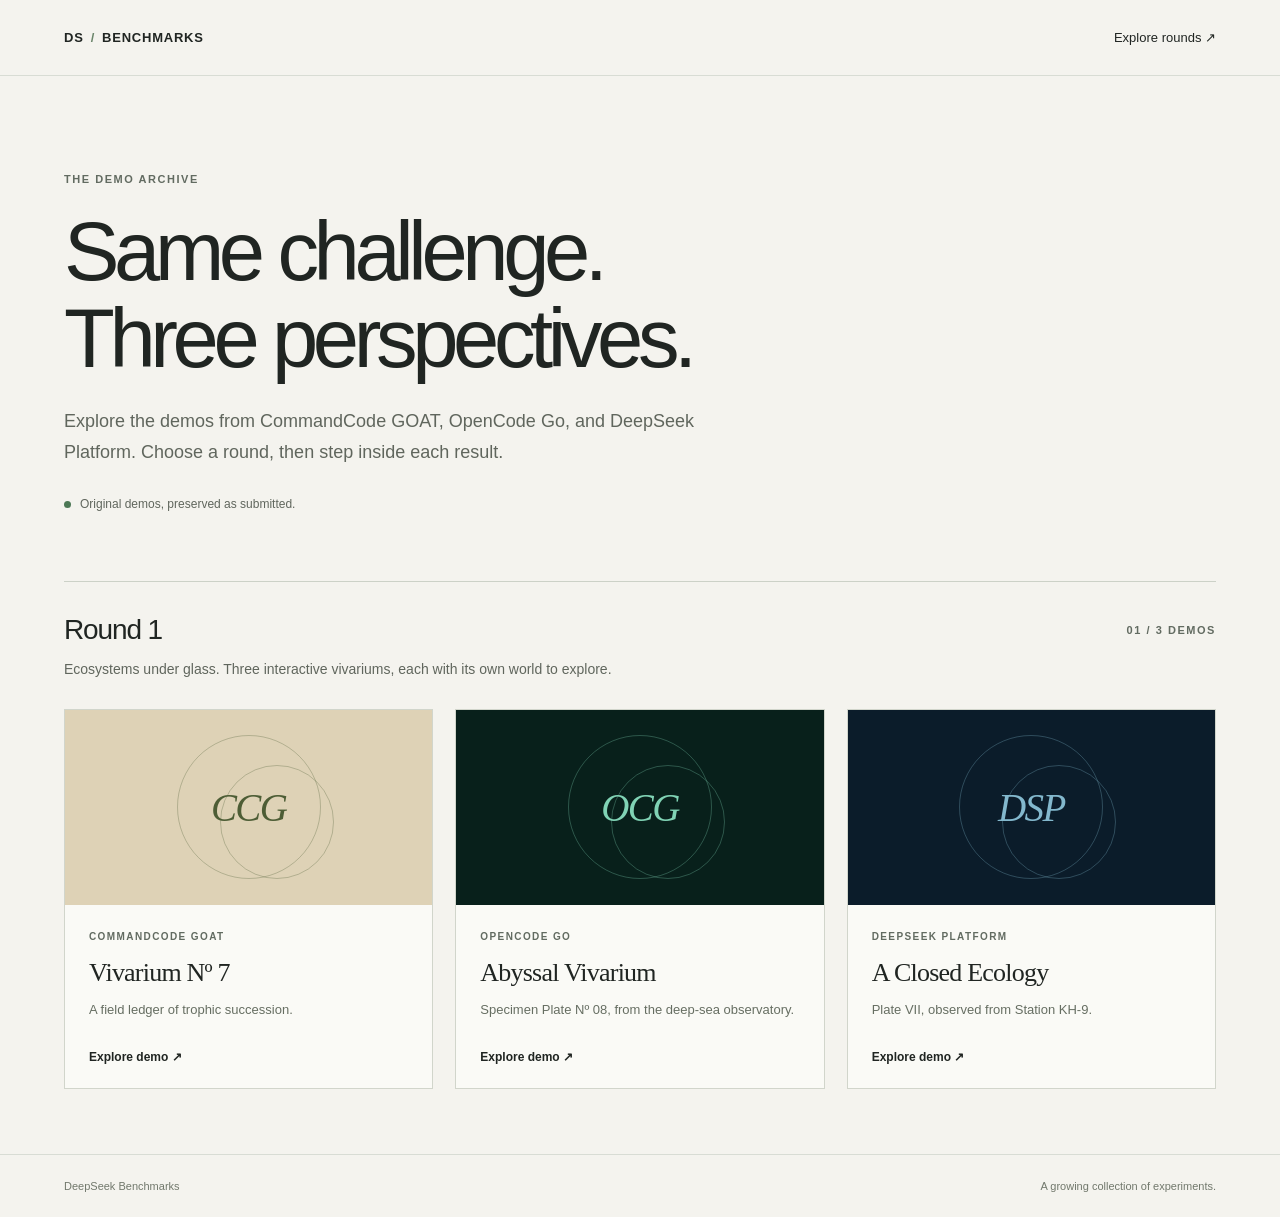
==== index.html @ 0fced6c8 "Add Round 1 demo archive with GitHub Pages navigation" ====
<!doctype html>
<html lang="en">
<head>
  <meta charset="utf-8">
  <meta name="viewport" content="width=device-width, initial-scale=1">
  <meta name="description" content="Explore DeepSeek benchmark demos across platforms and rounds.">
  <title>DeepSeek Benchmarks — Demo archive</title>
  <link rel="stylesheet" href="assets/site.css">
  <script src="assets/catalog.js" defer></script>
  <script src="assets/home.js" defer></script>
</head>
<body>
  <header class="masthead"><a class="wordmark" href="./">DS<span>/</span>BENCHMARKS</a><a href="#rounds">Explore rounds ↗</a></header>
  <main class="archive">
    <section class="intro"><p class="eyebrow">The demo archive</p><h1>Same challenge.<br>Three perspectives.</h1><p class="lede">Explore the demos from CommandCode GOAT, OpenCode Go, and DeepSeek Platform. Choose a round, then step inside each result.</p><div class="archive-note"><span class="status-dot"></span>Original demos, preserved as submitted.</div></section>
    <div id="rounds" class="rounds" aria-label="Benchmark rounds"></div>
    <noscript><section class="round"><h2>Round 1</h2><p>Open a demo directly:</p><ul><li><a href="rounds/round-1/ccg/">CommandCode GOAT</a></li><li><a href="rounds/round-1/ocg/">OpenCode Go</a></li><li><a href="rounds/round-1/dsp/">DeepSeek Platform</a></li></ul></section></noscript>
  </main>
  <footer class="footer"><span>DeepSeek Benchmarks</span><span>A growing collection of experiments.</span></footer>
</body>
</html>
---- assets/site.css ----
*{box-sizing:border-box}html{scroll-behavior:smooth}body{margin:0;background:#f4f3ee;color:#202522;font-family:Arial,Helvetica,sans-serif}a{color:inherit}a:focus-visible,select:focus-visible{outline:3px solid #327755;outline-offset:5px}.masthead,.footer{display:flex;justify-content:space-between;align-items:center;gap:20px;margin:0 auto;max-width:1360px;padding:30px 5%}.masthead{border-bottom:1px solid #d8dcd4}.masthead a{text-decoration:none;font-size:13px}.wordmark{font-weight:800;letter-spacing:.06em}.wordmark span{color:#6a856a;margin:0 7px}.archive{max-width:1360px;padding:0 5%;margin:auto}.intro{padding:86px 0 70px;max-width:850px}.eyebrow{text-transform:uppercase;letter-spacing:.14em;font-size:11px;font-weight:700;color:#626b61}h1{font-size:clamp(44px,6.5vw,86px);font-weight:500;letter-spacing:-.065em;line-height:1.04;margin:24px 0} .lede{font-size:18px;line-height:1.7;max-width:640px;color:#60665d}.archive-note{font-size:12px;margin-top:30px;display:flex;align-items:center;gap:9px;color:#60665d}.status-dot{width:7px;height:7px;background:#4c7855;border-radius:50%}.round{border-top:1px solid #ccd1c7;padding:32px 0 65px;scroll-margin-top:24px}.round-heading{display:flex;justify-content:space-between;align-items:center;gap:15px}.round h2{font-size:28px;font-weight:500;letter-spacing:-.04em;margin:0}.round-description{font-size:14px;color:#60665d;line-height:1.6;margin:12px 0 28px}.demo-grid{display:grid;grid-template-columns:repeat(3,minmax(0,1fr));gap:22px}.demo-card{border:1px solid #d1d5cb;text-decoration:none;background:#fafaf6;transition:transform .18s,border-color .18s;display:flex;flex-direction:column}.demo-card:hover{transform:translateY(-4px);border-color:#798c75}.card-art{height:195px;display:grid;place-items:center;overflow:hidden;position:relative;background:var(--art-bg);color:var(--art-ink)}.card-art:before,.card-art:after{content:"";position:absolute;width:142px;height:142px;border:1px solid currentColor;border-radius:50%;opacity:.3}.card-art:after{width:112px;height:112px;transform:translate(28px,15px)}.card-art span{font-family:Georgia,serif;font-size:39px;font-style:italic;z-index:1;letter-spacing:-.04em}.paper{--art-bg:#ded2b6;--art-ink:#4d5d35}.aqua{--art-bg:#08201b;--art-ink:#80d3b5}.blue{--art-bg:#0b1c2a;--art-ink:#83b8cd}.card-content{padding:24px;display:flex;flex-direction:column;flex:1}.card-content .eyebrow{font-size:10px;line-height:1.5;margin:0 0 14px}.card-content h3{font:26px Georgia,serif;font-weight:400;letter-spacing:-.03em;margin:0 0 12px}.card-description{font-size:13px;line-height:1.6;color:#666e62;margin:0 0 30px}.card-action{font-size:12px;font-weight:700;margin-top:auto}.footer{border-top:1px solid #d8dcd4;font-size:11px;color:#71786c;padding-top:25px;padding-bottom:25px}.viewer{height:100dvh;display:flex;flex-direction:column;background:#101713;color:#edf0e9;overflow:hidden}.viewer-bar{display:flex;align-items:center;gap:25px;padding:12px 22px;min-height:63px;flex-wrap:wrap;border-bottom:1px solid #364036}.viewer-bar a{text-decoration:none;font-size:12px}.back-link{color:#c0c9bd}.round-picker{font-size:0}.round-picker select{background:#1c261f;color:#edf0e9;border:1px solid #495447;padding:7px 10px;border-radius:3px;font:12px Arial}.demo-nav{display:flex;gap:5px}.demo-nav a{padding:9px 15px;color:#a9b7a7;border-radius:3px}.demo-nav a:hover{background:#243025}.demo-nav a[aria-current]{background:#d9e6ca;color:#1d2a1d;font-weight:700}.direct-link{margin-left:auto;color:#c0c9bd}.viewer-main{position:relative;flex:1;min-height:0}.viewer-main iframe{border:0;width:100%;height:100%;display:block;background:#101713}.viewer-message{padding:25px;font-size:14px;line-height:1.6}.viewer-main:has(iframe) .viewer-message{position:absolute;pointer-events:none}@media(max-width:760px){.intro{padding:55px 0 45px}.demo-grid{grid-template-columns:1fr}.card-art{height:175px}.footer{align-items:flex-start;flex-direction:column;gap:8px}.viewer-bar{gap:8px 14px;padding:9px 12px}.demo-nav{order:3;width:100%}.demo-nav a{flex:1;text-align:center}.direct-link{font-size:11px!important}.round-picker{margin-left:auto}.round-heading .eyebrow{font-size:9px}}@media(prefers-reduced-motion:reduce){html{scroll-behavior:auto}.demo-card{transition:none}}
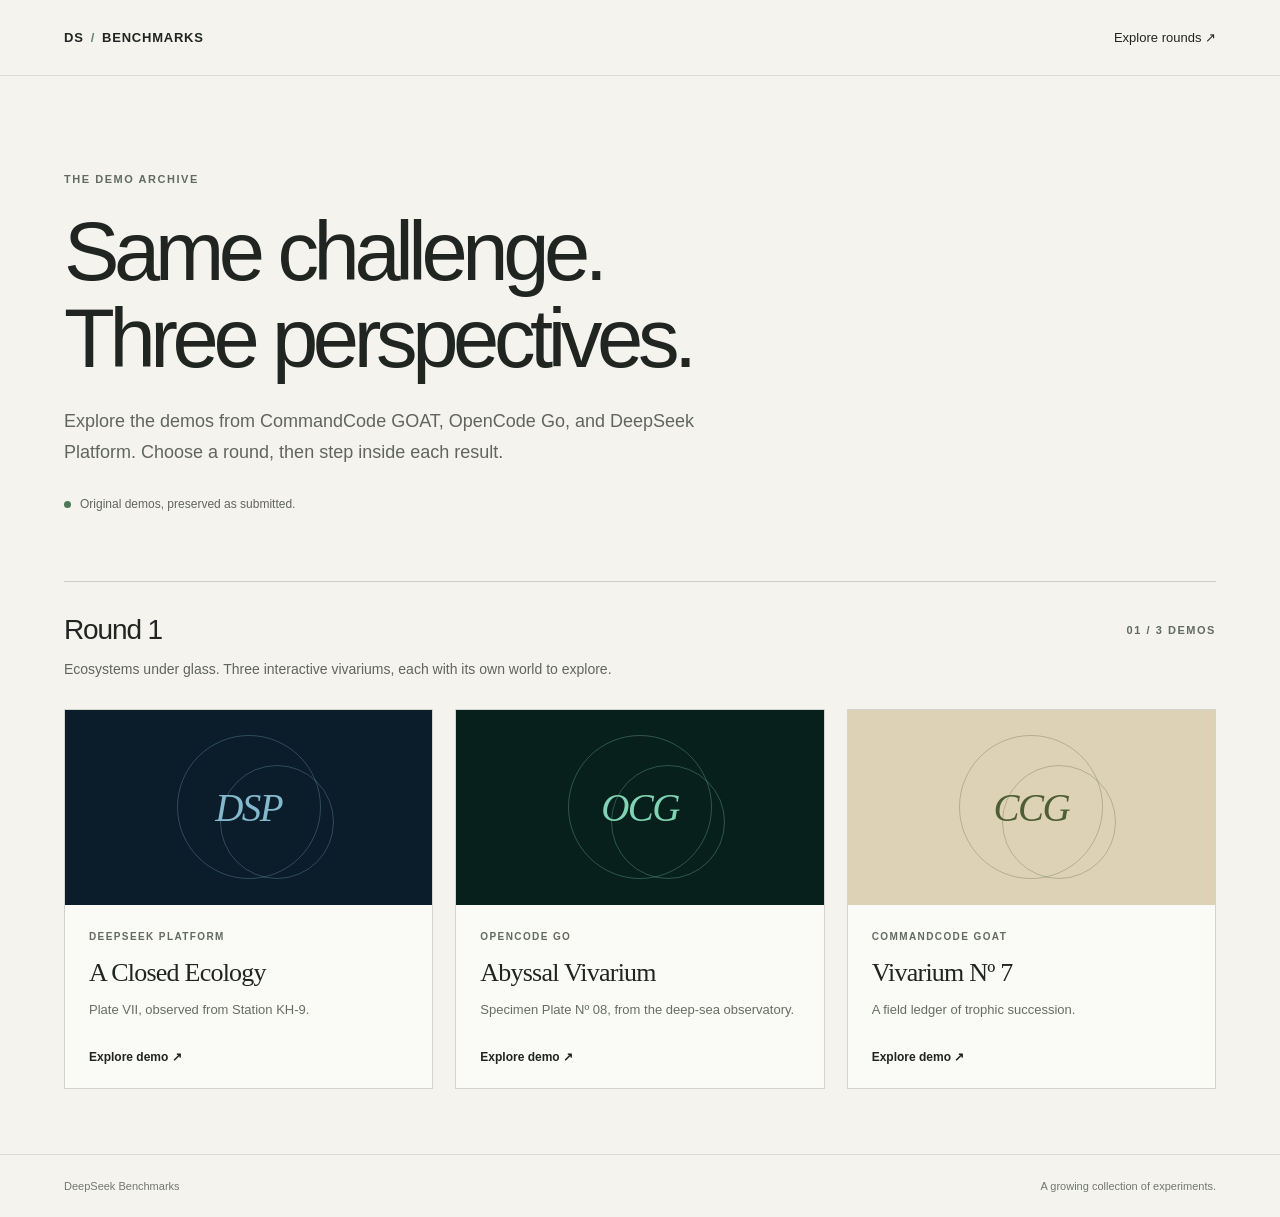
==== commit 10849df6: "Order demos DSP, OCG, then CCG" ====
--- a/index.html
+++ b/index.html
@@ -14,7 +14,7 @@
   <main class="archive">
     <section class="intro"><p class="eyebrow">The demo archive</p><h1>Same challenge.<br>Three perspectives.</h1><p class="lede">Explore the demos from CommandCode GOAT, OpenCode Go, and DeepSeek Platform. Choose a round, then step inside each result.</p><div class="archive-note"><span class="status-dot"></span>Original demos, preserved as submitted.</div></section>
     <div id="rounds" class="rounds" aria-label="Benchmark rounds"></div>
-    <noscript><section class="round"><h2>Round 1</h2><p>Open a demo directly:</p><ul><li><a href="rounds/round-1/ccg/">CommandCode GOAT</a></li><li><a href="rounds/round-1/ocg/">OpenCode Go</a></li><li><a href="rounds/round-1/dsp/">DeepSeek Platform</a></li></ul></section></noscript>
+    <noscript><section class="round"><h2>Round 1</h2><p>Open a demo directly:</p><ul><li><a href="rounds/round-1/dsp/">DeepSeek Platform</a></li><li><a href="rounds/round-1/ocg/">OpenCode Go</a></li><li><a href="rounds/round-1/ccg/">CommandCode GOAT</a></li></ul></section></noscript>
   </main>
   <footer class="footer"><span>DeepSeek Benchmarks</span><span>A growing collection of experiments.</span></footer>
 </body>
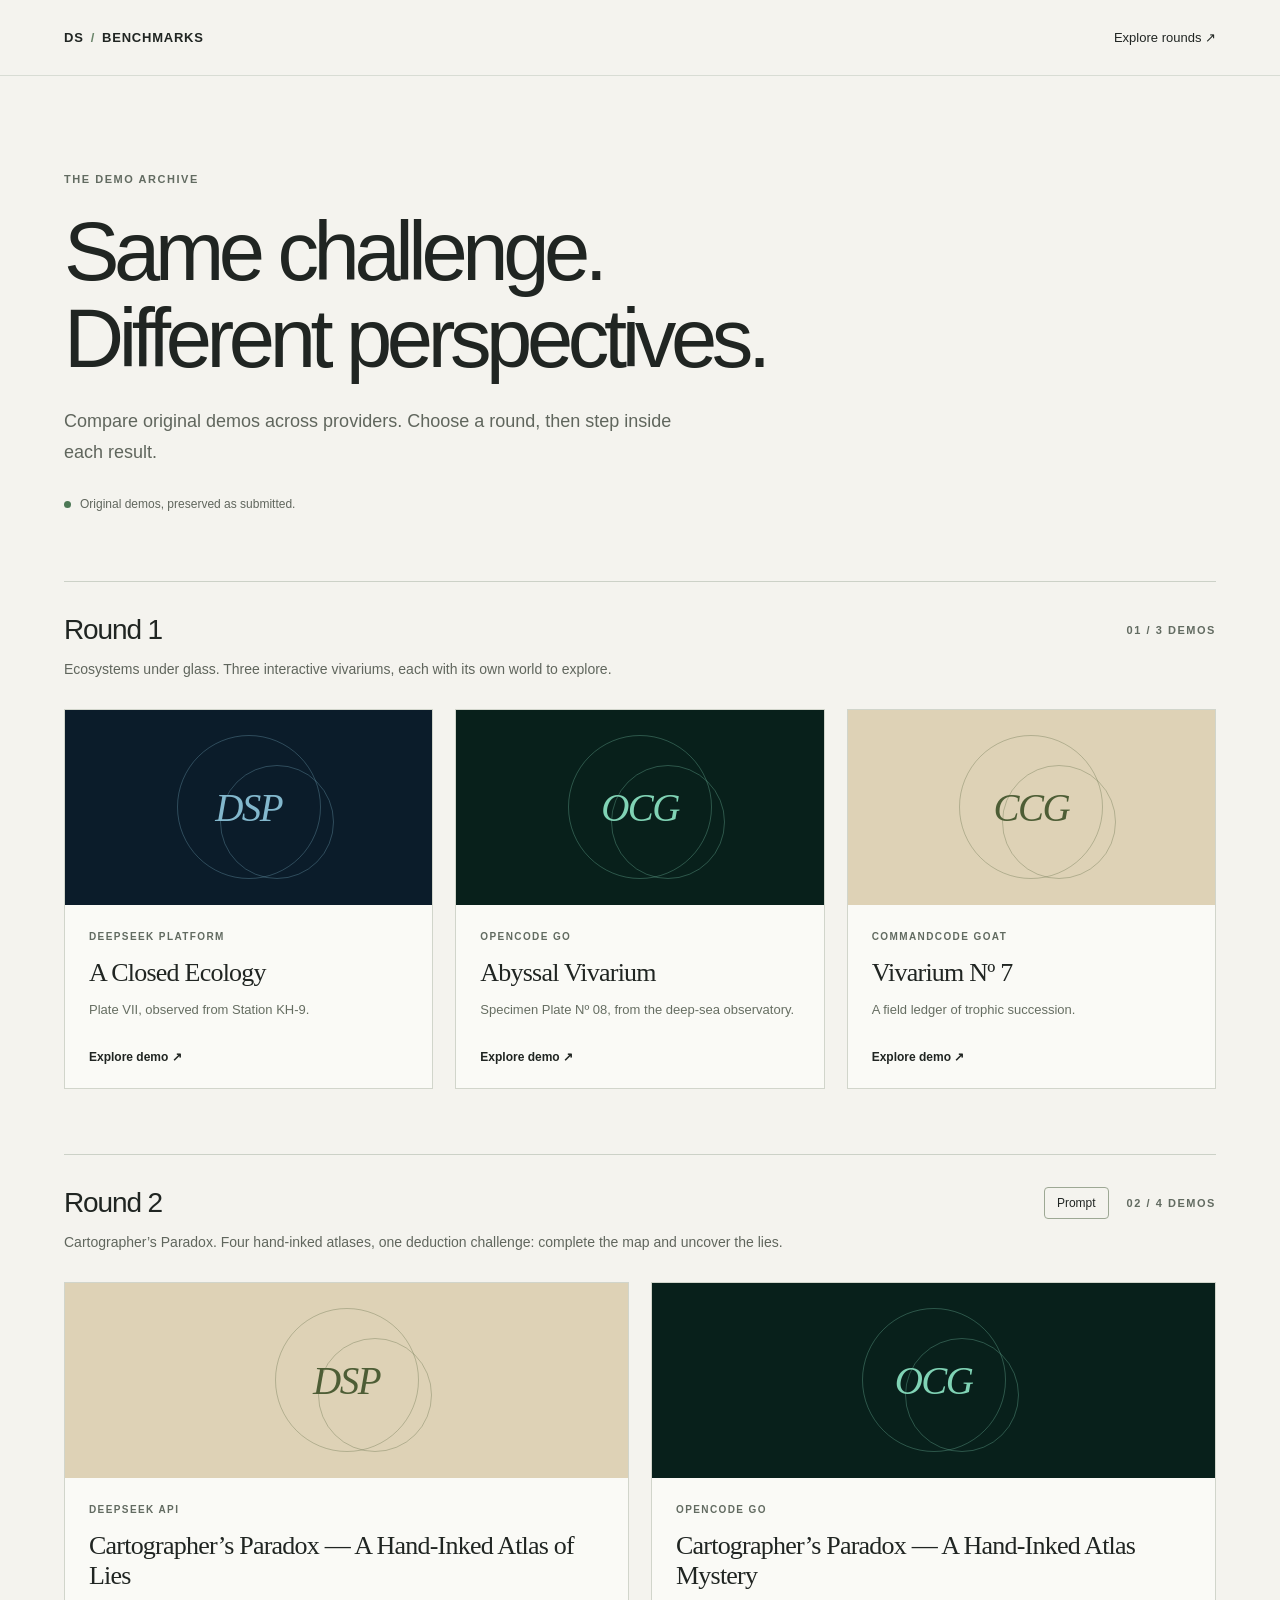
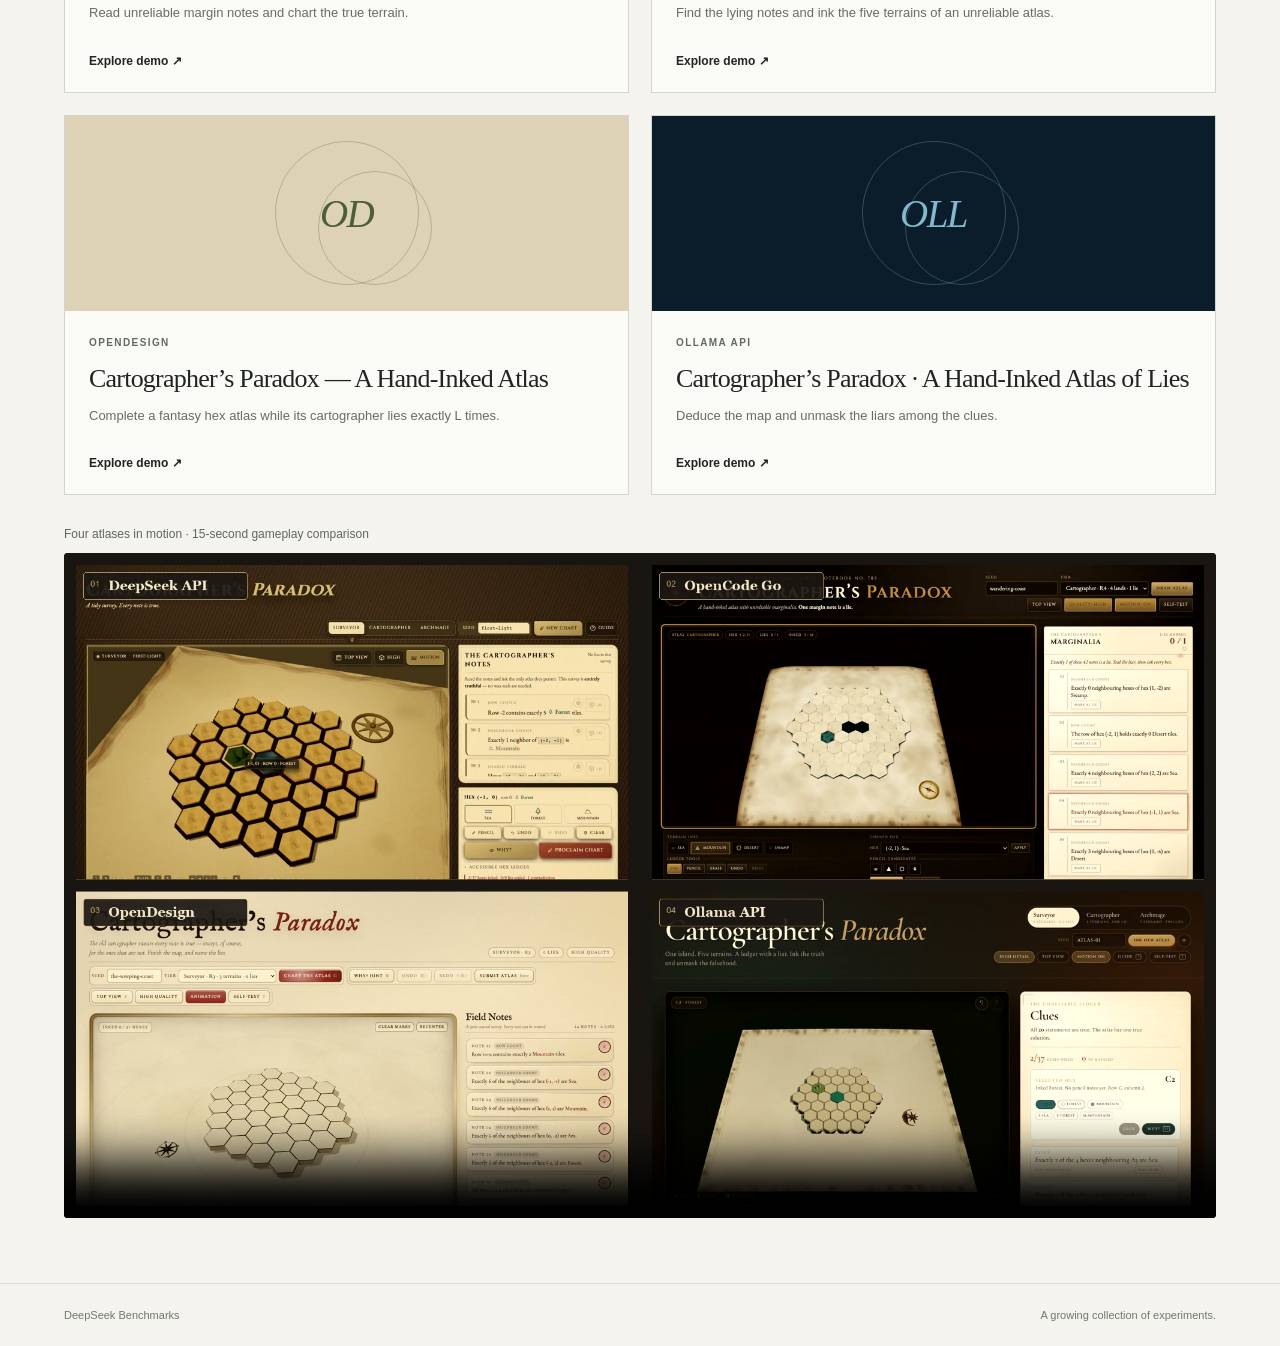
==== commit 0327f6b8: "Add four Round 2 demos, prompt dialog, and gameplay comparison" ====
--- a/index.html
+++ b/index.html
@@ -7,14 +7,15 @@
   <title>DeepSeek Benchmarks — Demo archive</title>
   <link rel="stylesheet" href="assets/site.css">
   <script src="assets/catalog.js" defer></script>
+  <script src="assets/prompt.js" defer></script>
   <script src="assets/home.js" defer></script>
 </head>
 <body>
   <header class="masthead"><a class="wordmark" href="./">DS<span>/</span>BENCHMARKS</a><a href="#rounds">Explore rounds ↗</a></header>
   <main class="archive">
-    <section class="intro"><p class="eyebrow">The demo archive</p><h1>Same challenge.<br>Three perspectives.</h1><p class="lede">Explore the demos from CommandCode GOAT, OpenCode Go, and DeepSeek Platform. Choose a round, then step inside each result.</p><div class="archive-note"><span class="status-dot"></span>Original demos, preserved as submitted.</div></section>
+    <section class="intro"><p class="eyebrow">The demo archive</p><h1>Same challenge.<br>Different perspectives.</h1><p class="lede">Compare original demos across providers. Choose a round, then step inside each result.</p><div class="archive-note"><span class="status-dot"></span>Original demos, preserved as submitted.</div></section>
     <div id="rounds" class="rounds" aria-label="Benchmark rounds"></div>
-    <noscript><section class="round"><h2>Round 1</h2><p>Open a demo directly:</p><ul><li><a href="rounds/round-1/dsp/">DeepSeek Platform</a></li><li><a href="rounds/round-1/ocg/">OpenCode Go</a></li><li><a href="rounds/round-1/ccg/">CommandCode GOAT</a></li></ul></section></noscript>
+    <noscript><section class="round"><h2>Round 1</h2><p>Open a demo directly:</p><ul><li><a href="rounds/round-1/dsp/">DeepSeek Platform</a></li><li><a href="rounds/round-1/ocg/">OpenCode Go</a></li><li><a href="rounds/round-1/ccg/">CommandCode GOAT</a></li></ul></section><section class="round"><h2>Round 2 — Cartographer’s Paradox</h2><p><a href="assets/round-2-prompt.txt">Read the prompt</a></p><ul><li><a href="rounds/round-2/dsp/">DeepSeek API</a></li><li><a href="rounds/round-2/ocg/">OpenCode Go</a></li><li><a href="rounds/round-2/od/">OpenDesign</a></li><li><a href="rounds/round-2/oll/">Ollama API</a></li></ul></section></noscript>
   </main>
   <footer class="footer"><span>DeepSeek Benchmarks</span><span>A growing collection of experiments.</span></footer>
 </body>
--- a/assets/site.css
+++ b/assets/site.css
@@ -1 +1,5 @@
 *{box-sizing:border-box}html{scroll-behavior:smooth}body{margin:0;background:#f4f3ee;color:#202522;font-family:Arial,Helvetica,sans-serif}a{color:inherit}a:focus-visible,select:focus-visible{outline:3px solid #327755;outline-offset:5px}.masthead,.footer{display:flex;justify-content:space-between;align-items:center;gap:20px;margin:0 auto;max-width:1360px;padding:30px 5%}.masthead{border-bottom:1px solid #d8dcd4}.masthead a{text-decoration:none;font-size:13px}.wordmark{font-weight:800;letter-spacing:.06em}.wordmark span{color:#6a856a;margin:0 7px}.archive{max-width:1360px;padding:0 5%;margin:auto}.intro{padding:86px 0 70px;max-width:850px}.eyebrow{text-transform:uppercase;letter-spacing:.14em;font-size:11px;font-weight:700;color:#626b61}h1{font-size:clamp(44px,6.5vw,86px);font-weight:500;letter-spacing:-.065em;line-height:1.04;margin:24px 0} .lede{font-size:18px;line-height:1.7;max-width:640px;color:#60665d}.archive-note{font-size:12px;margin-top:30px;display:flex;align-items:center;gap:9px;color:#60665d}.status-dot{width:7px;height:7px;background:#4c7855;border-radius:50%}.round{border-top:1px solid #ccd1c7;padding:32px 0 65px;scroll-margin-top:24px}.round-heading{display:flex;justify-content:space-between;align-items:center;gap:15px}.round h2{font-size:28px;font-weight:500;letter-spacing:-.04em;margin:0}.round-description{font-size:14px;color:#60665d;line-height:1.6;margin:12px 0 28px}.demo-grid{display:grid;grid-template-columns:repeat(3,minmax(0,1fr));gap:22px}.demo-card{border:1px solid #d1d5cb;text-decoration:none;background:#fafaf6;transition:transform .18s,border-color .18s;display:flex;flex-direction:column}.demo-card:hover{transform:translateY(-4px);border-color:#798c75}.card-art{height:195px;display:grid;place-items:center;overflow:hidden;position:relative;background:var(--art-bg);color:var(--art-ink)}.card-art:before,.card-art:after{content:"";position:absolute;width:142px;height:142px;border:1px solid currentColor;border-radius:50%;opacity:.3}.card-art:after{width:112px;height:112px;transform:translate(28px,15px)}.card-art span{font-family:Georgia,serif;font-size:39px;font-style:italic;z-index:1;letter-spacing:-.04em}.paper{--art-bg:#ded2b6;--art-ink:#4d5d35}.aqua{--art-bg:#08201b;--art-ink:#80d3b5}.blue{--art-bg:#0b1c2a;--art-ink:#83b8cd}.card-content{padding:24px;display:flex;flex-direction:column;flex:1}.card-content .eyebrow{font-size:10px;line-height:1.5;margin:0 0 14px}.card-content h3{font:26px Georgia,serif;font-weight:400;letter-spacing:-.03em;margin:0 0 12px}.card-description{font-size:13px;line-height:1.6;color:#666e62;margin:0 0 30px}.card-action{font-size:12px;font-weight:700;margin-top:auto}.footer{border-top:1px solid #d8dcd4;font-size:11px;color:#71786c;padding-top:25px;padding-bottom:25px}.viewer{height:100dvh;display:flex;flex-direction:column;background:#101713;color:#edf0e9;overflow:hidden}.viewer-bar{display:flex;align-items:center;gap:25px;padding:12px 22px;min-height:63px;flex-wrap:wrap;border-bottom:1px solid #364036}.viewer-bar a{text-decoration:none;font-size:12px}.back-link{color:#c0c9bd}.round-picker{font-size:0}.round-picker select{background:#1c261f;color:#edf0e9;border:1px solid #495447;padding:7px 10px;border-radius:3px;font:12px Arial}.demo-nav{display:flex;gap:5px}.demo-nav a{padding:9px 15px;color:#a9b7a7;border-radius:3px}.demo-nav a:hover{background:#243025}.demo-nav a[aria-current]{background:#d9e6ca;color:#1d2a1d;font-weight:700}.direct-link{margin-left:auto;color:#c0c9bd}.viewer-main{position:relative;flex:1;min-height:0}.viewer-main iframe{border:0;width:100%;height:100%;display:block;background:#101713}.viewer-message{padding:25px;font-size:14px;line-height:1.6}.viewer-main:has(iframe) .viewer-message{position:absolute;pointer-events:none}@media(max-width:760px){.intro{padding:55px 0 45px}.demo-grid{grid-template-columns:1fr}.card-art{height:175px}.footer{align-items:flex-start;flex-direction:column;gap:8px}.viewer-bar{gap:8px 14px;padding:9px 12px}.demo-nav{order:3;width:100%}.demo-nav a{flex:1;text-align:center}.direct-link{font-size:11px!important}.round-picker{margin-left:auto}.round-heading .eyebrow{font-size:9px}}@media(prefers-reduced-motion:reduce){html{scroll-behavior:auto}.demo-card{transition:none}}
+
+.round-actions{display:flex;align-items:center;gap:18px}.prompt-button,.prompt-close{font:12px Arial,Helvetica,sans-serif;cursor:pointer;border:1px solid #9da894;border-radius:4px;background:transparent;color:inherit;padding:8px 12px}.prompt-button:hover,.prompt-close:hover{background:#84977720}button:focus-visible{outline:3px solid #327755;outline-offset:4px}.prompt-dialog{width:min(760px,calc(100% - 32px));max-height:85dvh;border:1px solid #aeb8a6;border-radius:8px;padding:0;background:#fafaf6;color:#202522;box-shadow:0 24px 100px #0005}.prompt-dialog::backdrop{background:#0e1914b3;backdrop-filter:blur(4px)}.prompt-heading{position:sticky;top:0;background:#fafaf6;border-bottom:1px solid #d1d5cb;padding:18px 24px;display:flex;align-items:center;justify-content:space-between;gap:15px}.prompt-heading h2{margin:0;font-size:19px;font-weight:500;letter-spacing:-.03em}.prompt-close{flex-shrink:0}.prompt-content{white-space:pre-wrap;overflow-wrap:anywhere;margin:0;padding:24px;font:14px/1.75 Arial,Helvetica,sans-serif}.viewer-bar .prompt-button{color:#c0c9bd;border-color:#495447}.round:has(.demo-card:nth-child(4)) .demo-grid{grid-template-columns:repeat(2,minmax(0,1fr))}@media(max-width:760px){.round:has(.demo-card:nth-child(4)) .demo-grid{grid-template-columns:1fr}.round-actions{gap:10px}.prompt-heading{padding:16px}.prompt-content{padding:18px;font-size:13px}}
+
+.round-video{margin:32px 0 0}.round-video figcaption{font-size:12px;color:#60665d;margin-bottom:12px}.round-video video{display:block;width:100%;height:auto;aspect-ratio:480/277;background:#101713;border-radius:4px}
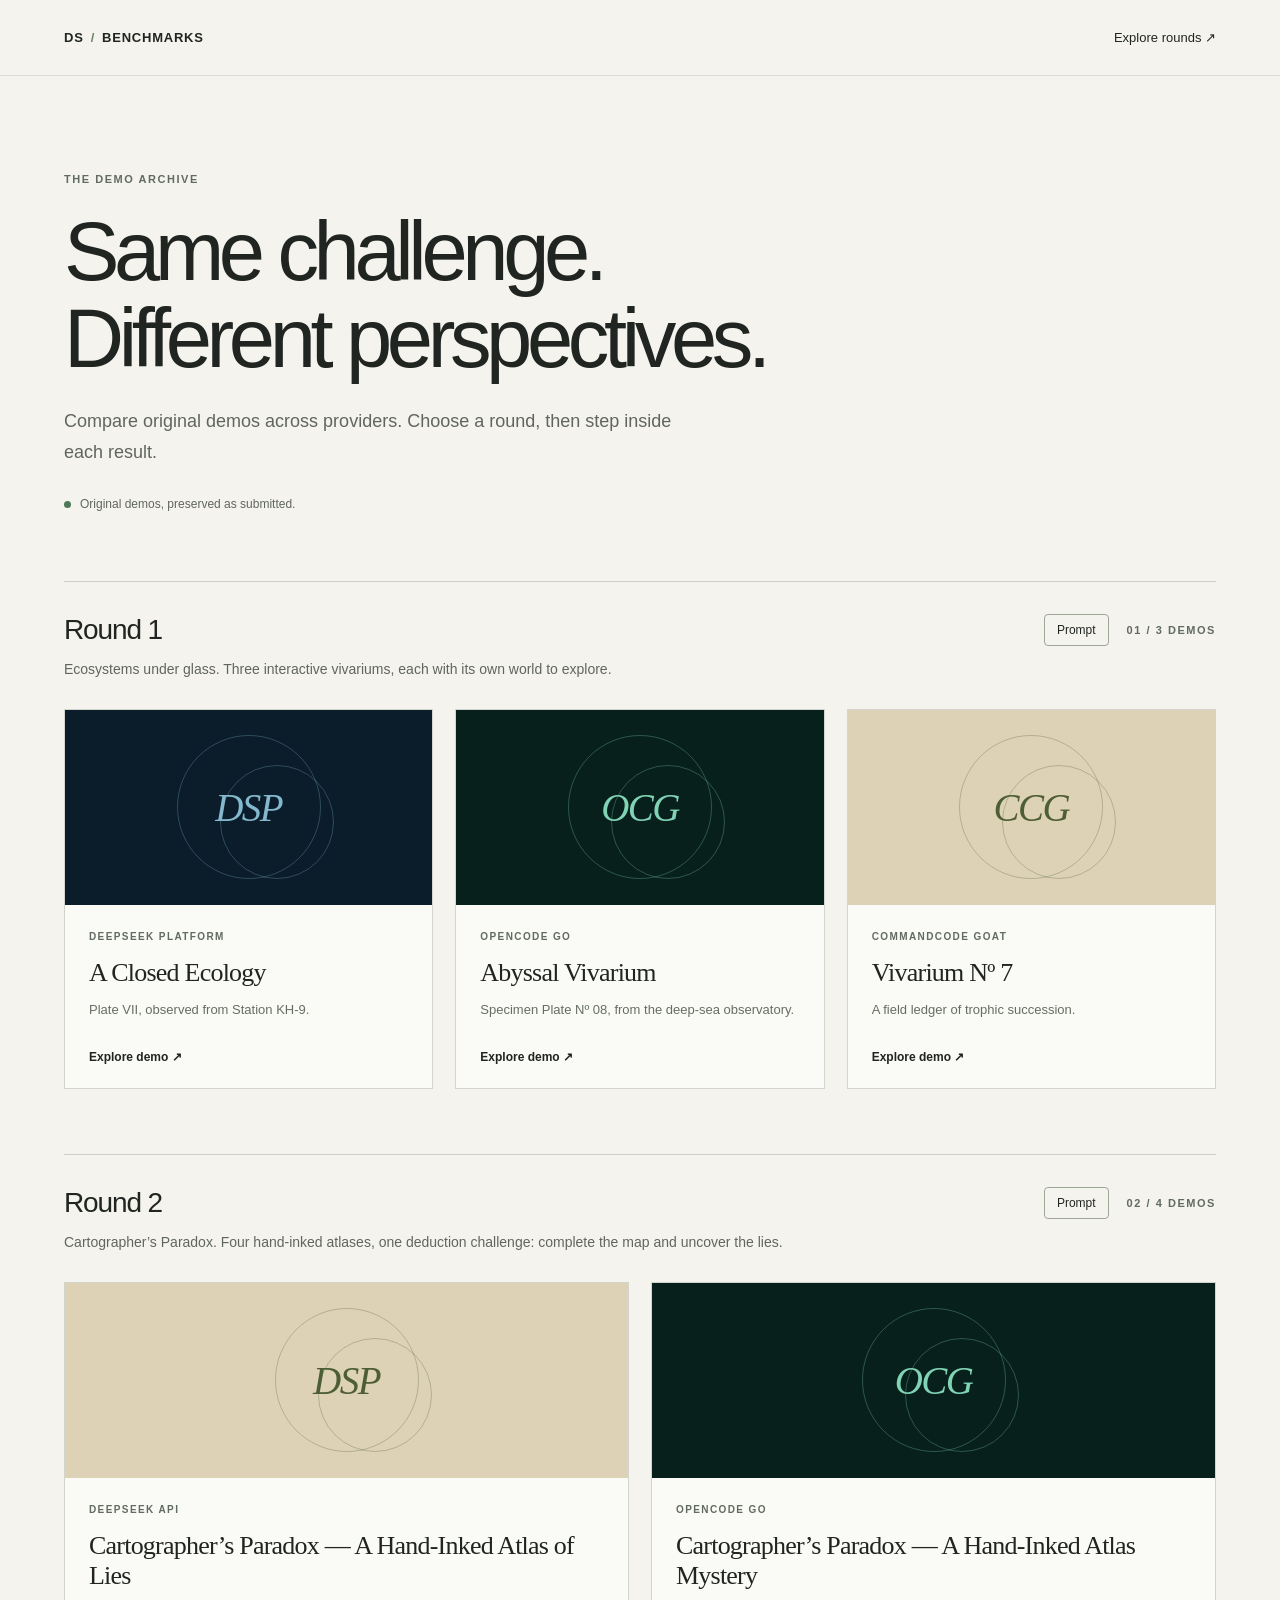
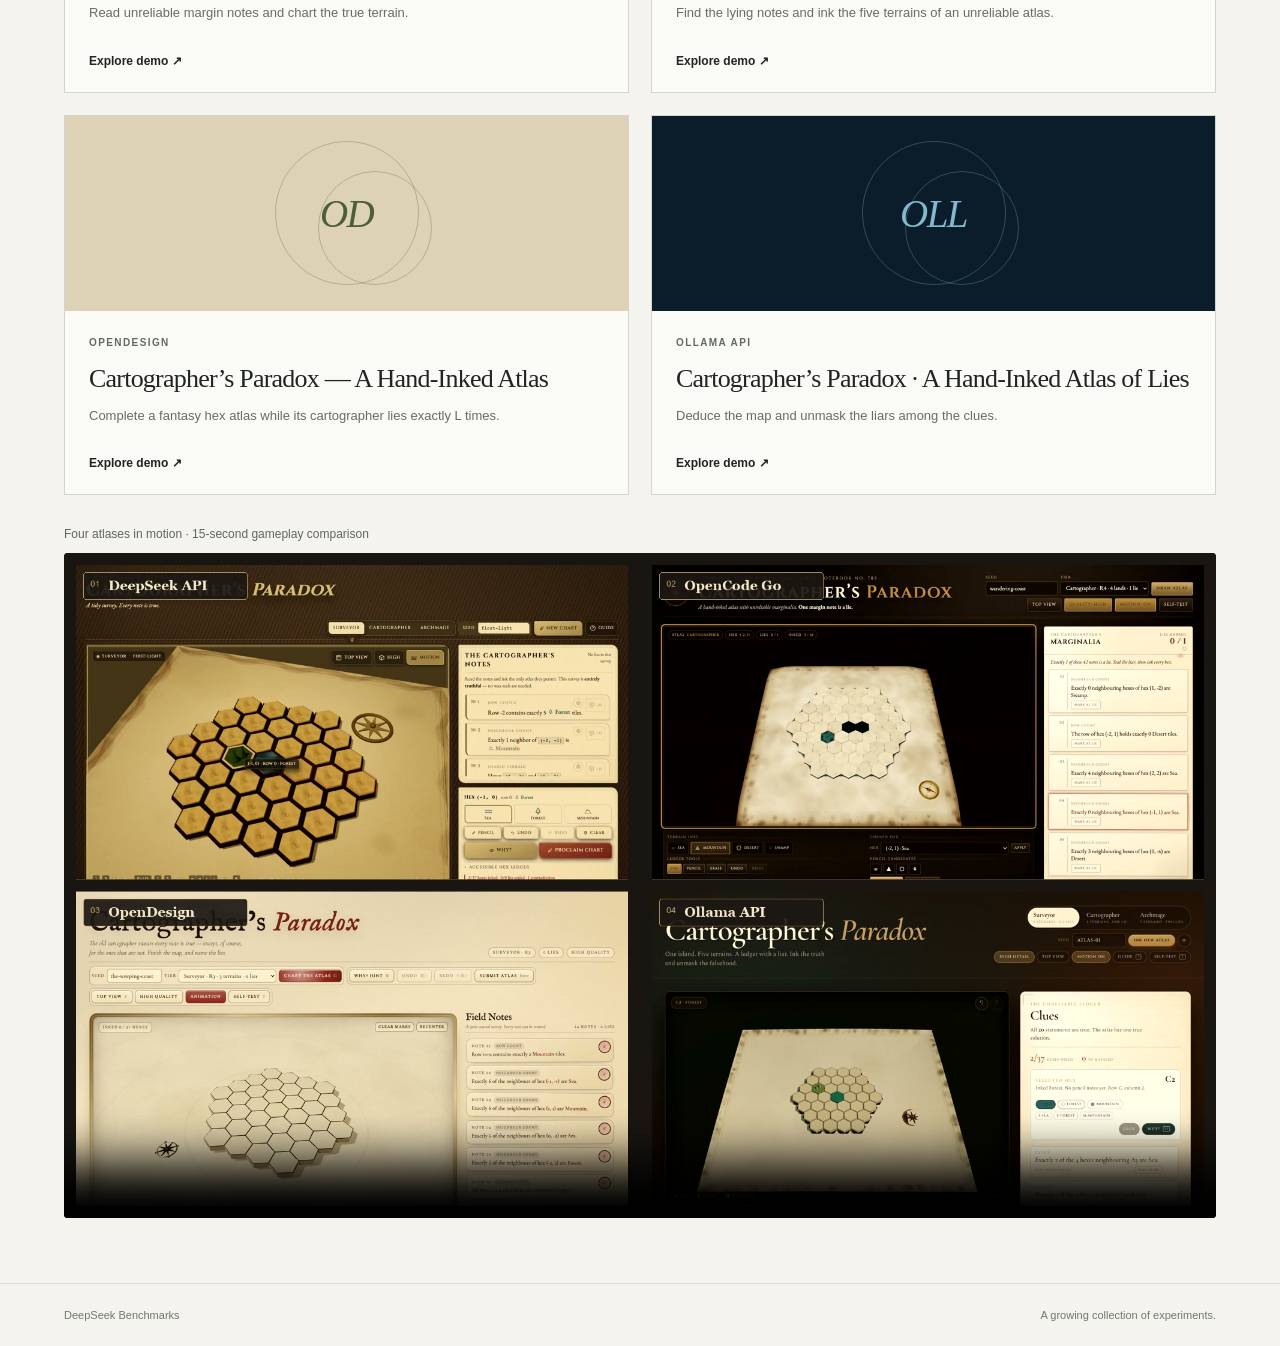
==== commit e7def8b8: "Add Round 1 reference prompt popup" ====
--- a/index.html
+++ b/index.html
@@ -15,7 +15,7 @@
   <main class="archive">
     <section class="intro"><p class="eyebrow">The demo archive</p><h1>Same challenge.<br>Different perspectives.</h1><p class="lede">Compare original demos across providers. Choose a round, then step inside each result.</p><div class="archive-note"><span class="status-dot"></span>Original demos, preserved as submitted.</div></section>
     <div id="rounds" class="rounds" aria-label="Benchmark rounds"></div>
-    <noscript><section class="round"><h2>Round 1</h2><p>Open a demo directly:</p><ul><li><a href="rounds/round-1/dsp/">DeepSeek Platform</a></li><li><a href="rounds/round-1/ocg/">OpenCode Go</a></li><li><a href="rounds/round-1/ccg/">CommandCode GOAT</a></li></ul></section><section class="round"><h2>Round 2 — Cartographer’s Paradox</h2><p><a href="assets/round-2-prompt.txt">Read the prompt</a></p><ul><li><a href="rounds/round-2/dsp/">DeepSeek API</a></li><li><a href="rounds/round-2/ocg/">OpenCode Go</a></li><li><a href="rounds/round-2/od/">OpenDesign</a></li><li><a href="rounds/round-2/oll/">Ollama API</a></li></ul></section></noscript>
+    <noscript><section class="round"><h2>Round 1</h2><p><a href="assets/round-1-prompt.txt">Read the prompt</a></p><p>Open a demo directly:</p><ul><li><a href="rounds/round-1/dsp/">DeepSeek Platform</a></li><li><a href="rounds/round-1/ocg/">OpenCode Go</a></li><li><a href="rounds/round-1/ccg/">CommandCode GOAT</a></li></ul></section><section class="round"><h2>Round 2 — Cartographer’s Paradox</h2><p><a href="assets/round-2-prompt.txt">Read the prompt</a></p><ul><li><a href="rounds/round-2/dsp/">DeepSeek API</a></li><li><a href="rounds/round-2/ocg/">OpenCode Go</a></li><li><a href="rounds/round-2/od/">OpenDesign</a></li><li><a href="rounds/round-2/oll/">Ollama API</a></li></ul></section></noscript>
   </main>
   <footer class="footer"><span>DeepSeek Benchmarks</span><span>A growing collection of experiments.</span></footer>
 </body>
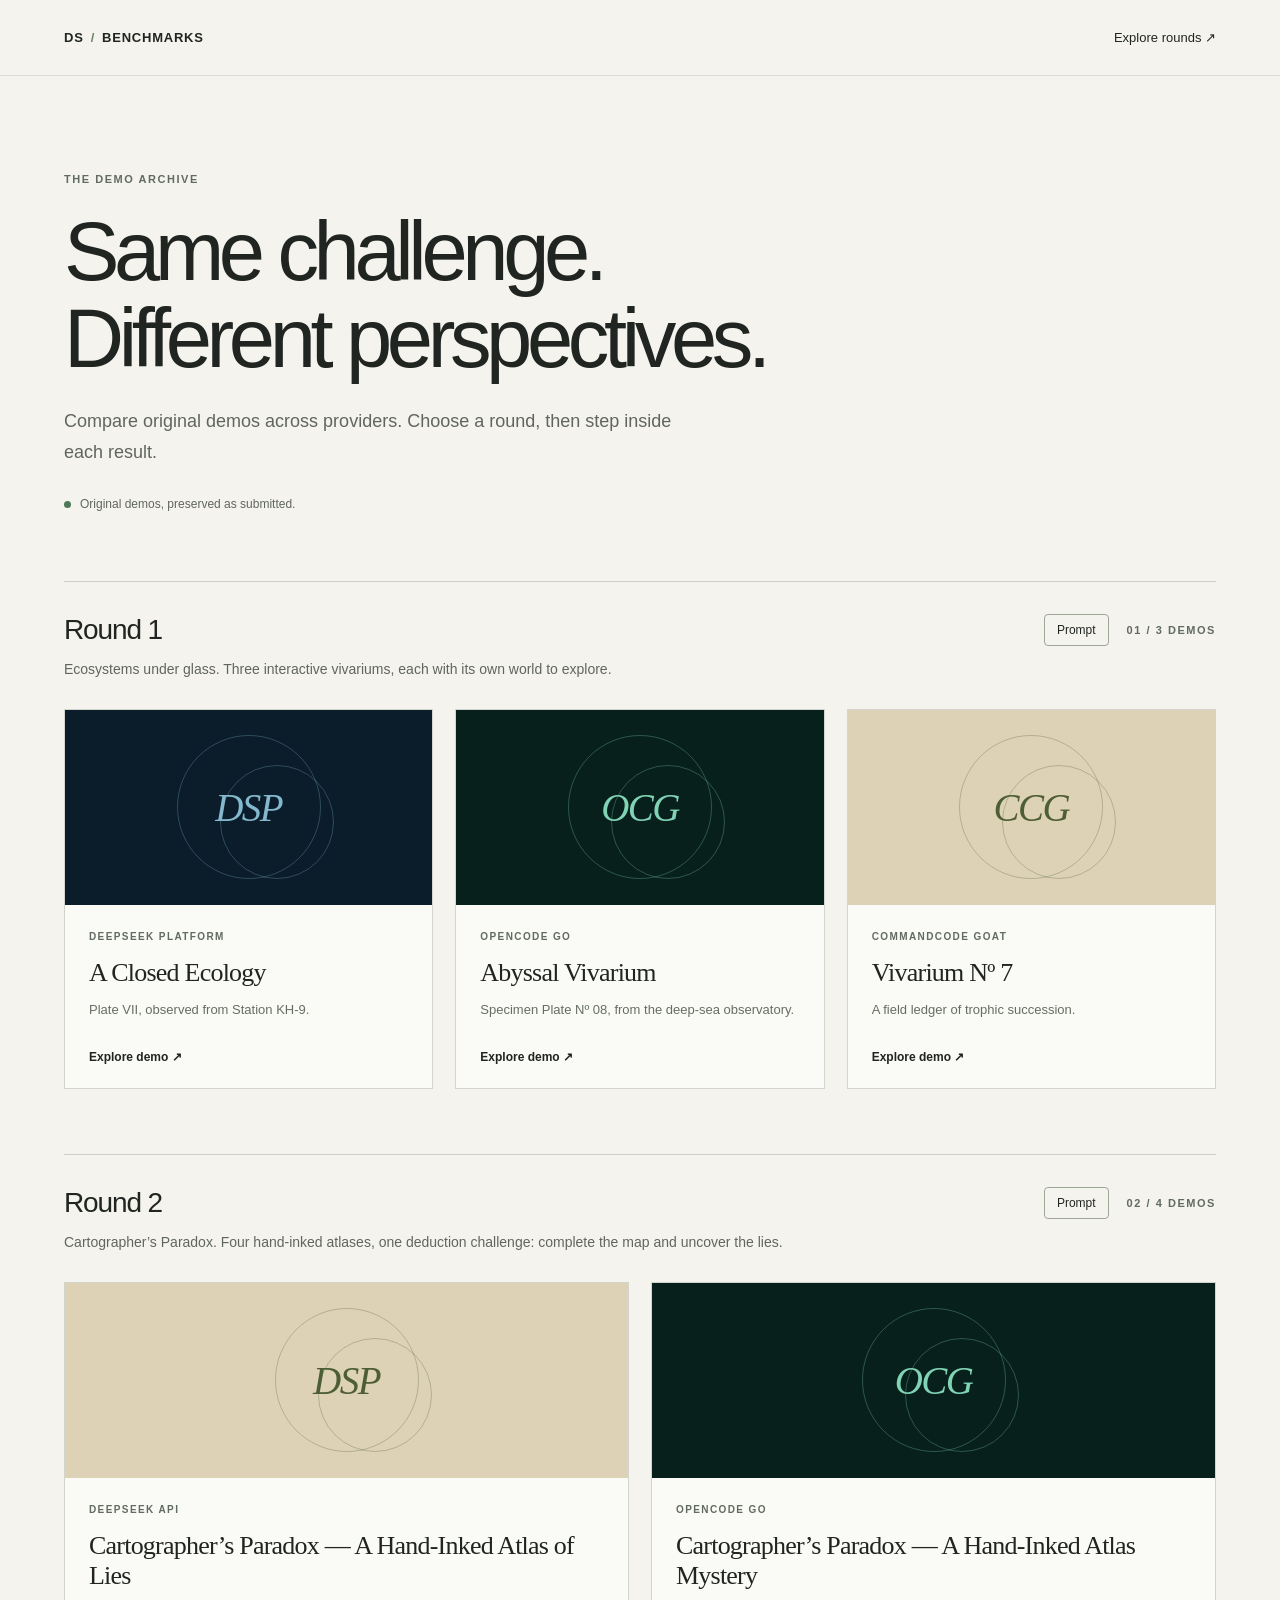
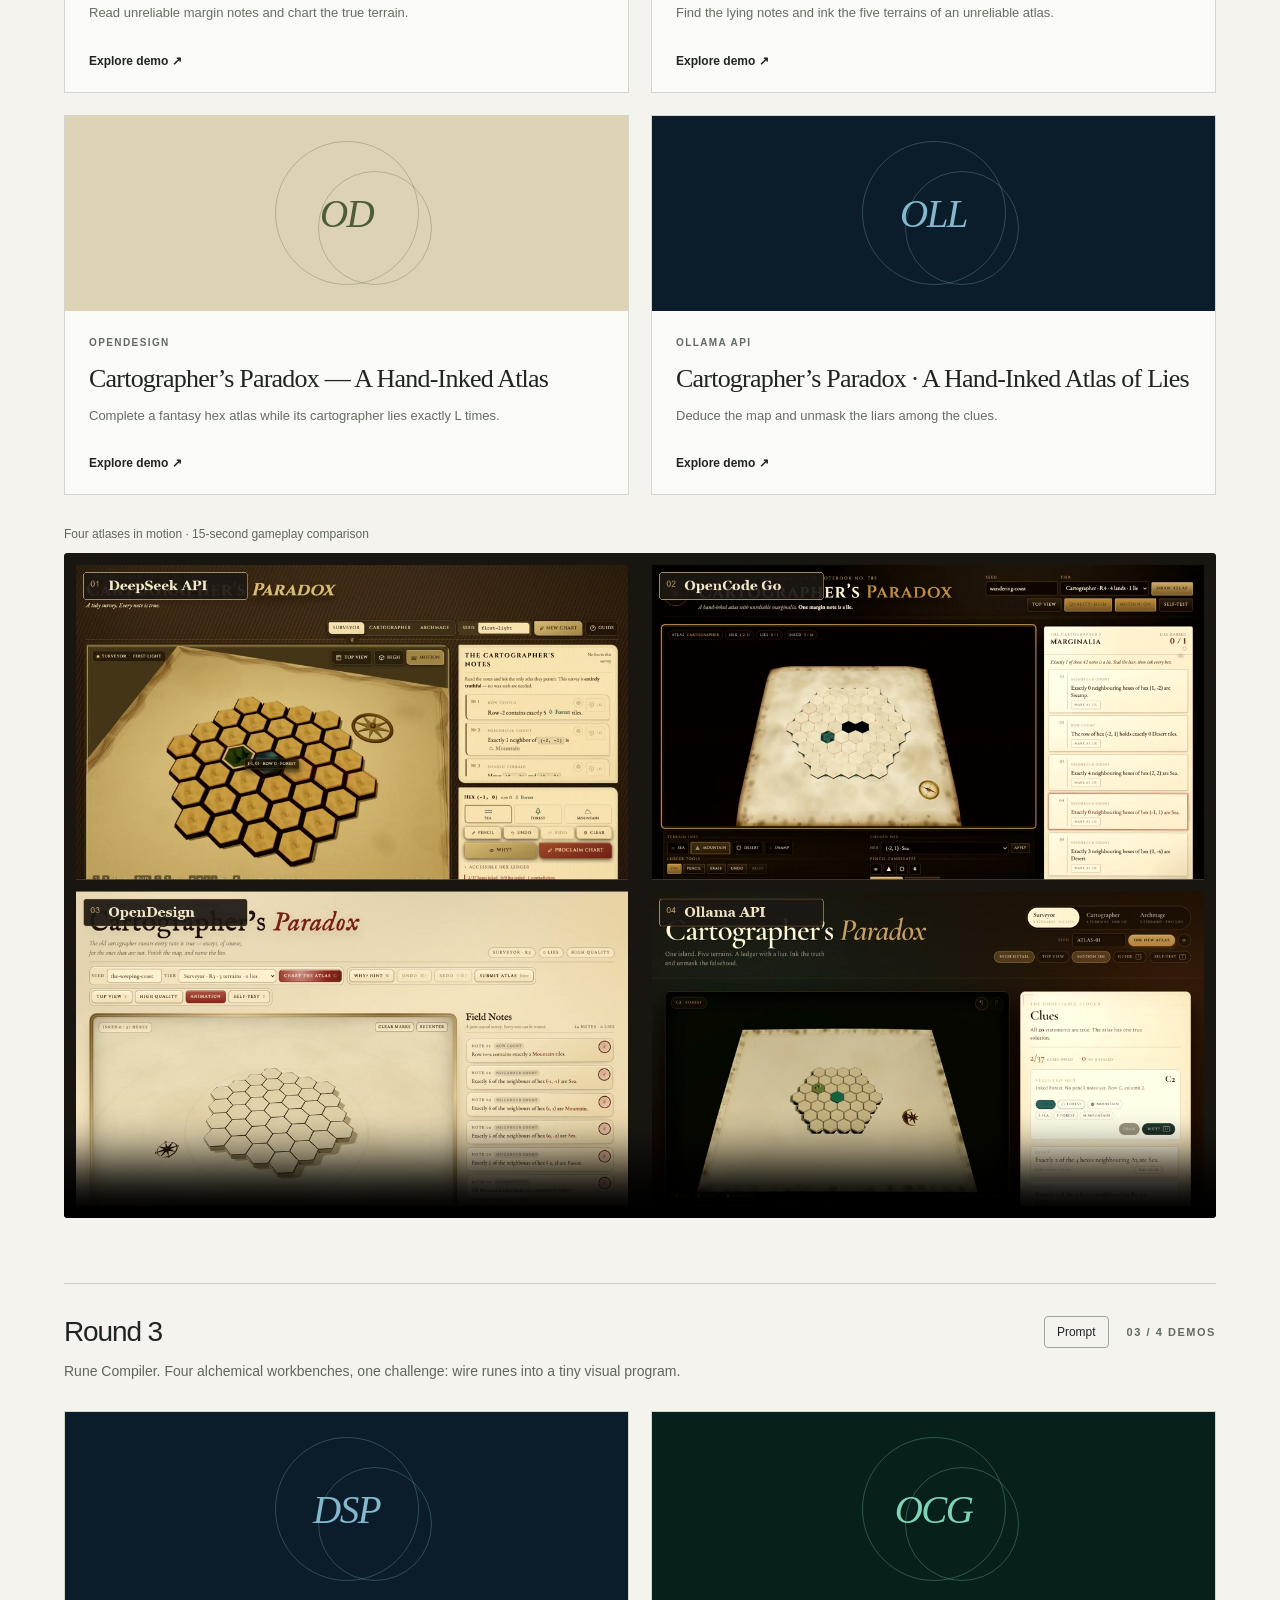
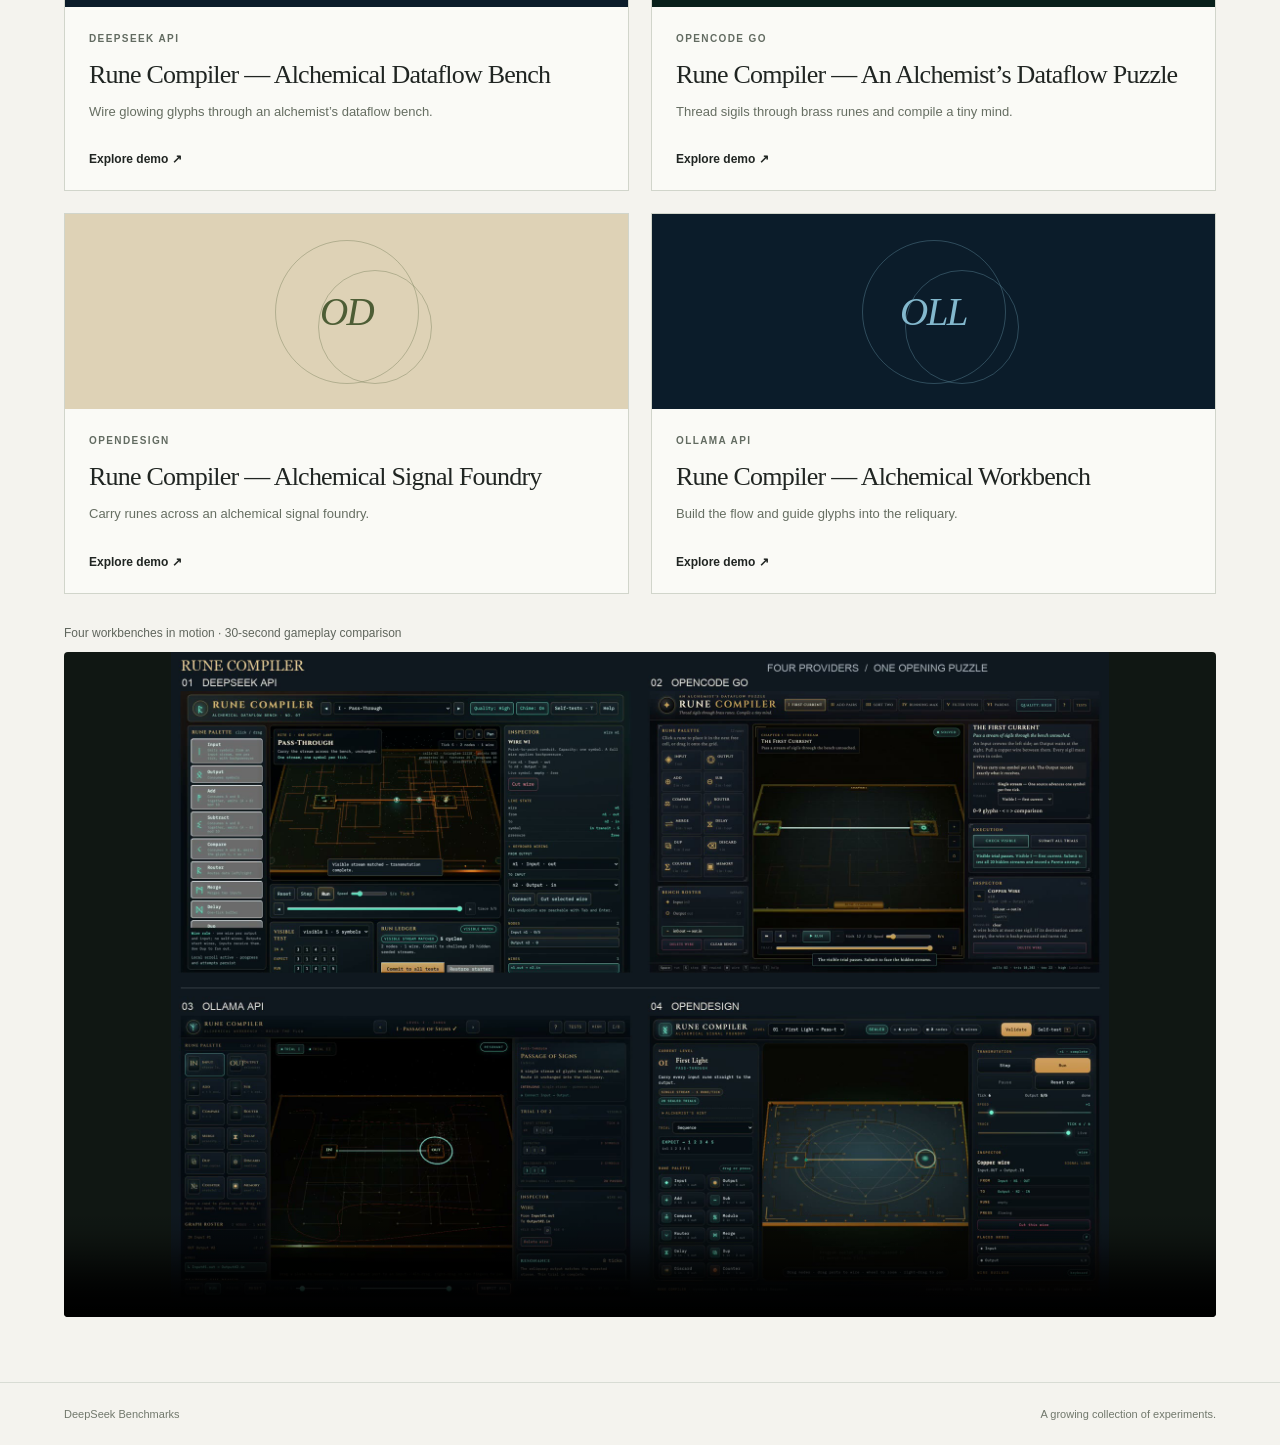
==== commit acaf3b37: "Add round 3 Rune Compiler demos" ====
--- a/index.html
+++ b/index.html
@@ -5,17 +5,17 @@
   <meta name="viewport" content="width=device-width, initial-scale=1">
   <meta name="description" content="Explore DeepSeek benchmark demos across platforms and rounds.">
   <title>DeepSeek Benchmarks — Demo archive</title>
-  <link rel="stylesheet" href="assets/site.css">
-  <script src="assets/catalog.js" defer></script>
-  <script src="assets/prompt.js" defer></script>
-  <script src="assets/home.js" defer></script>
+  <link rel="stylesheet" href="assets/site.css?v=20261027-3">
+  <script src="assets/catalog.js?v=20261029-1" defer></script>
+  <script src="assets/prompt.js?v=20261027-3" defer></script>
+  <script src="assets/home.js?v=20261029-1" defer></script>
 </head>
 <body>
   <header class="masthead"><a class="wordmark" href="./">DS<span>/</span>BENCHMARKS</a><a href="#rounds">Explore rounds ↗</a></header>
   <main class="archive">
     <section class="intro"><p class="eyebrow">The demo archive</p><h1>Same challenge.<br>Different perspectives.</h1><p class="lede">Compare original demos across providers. Choose a round, then step inside each result.</p><div class="archive-note"><span class="status-dot"></span>Original demos, preserved as submitted.</div></section>
     <div id="rounds" class="rounds" aria-label="Benchmark rounds"></div>
-    <noscript><section class="round"><h2>Round 1</h2><p><a href="assets/round-1-prompt.txt">Read the prompt</a></p><p>Open a demo directly:</p><ul><li><a href="rounds/round-1/dsp/">DeepSeek Platform</a></li><li><a href="rounds/round-1/ocg/">OpenCode Go</a></li><li><a href="rounds/round-1/ccg/">CommandCode GOAT</a></li></ul></section><section class="round"><h2>Round 2 — Cartographer’s Paradox</h2><p><a href="assets/round-2-prompt.txt">Read the prompt</a></p><ul><li><a href="rounds/round-2/dsp/">DeepSeek API</a></li><li><a href="rounds/round-2/ocg/">OpenCode Go</a></li><li><a href="rounds/round-2/od/">OpenDesign</a></li><li><a href="rounds/round-2/oll/">Ollama API</a></li></ul></section></noscript>
+    <noscript><section class="round"><h2>Round 1</h2><p><a href="assets/round-1-prompt.txt">Read the prompt</a></p><p>Open a demo directly:</p><ul><li><a href="rounds/round-1/dsp/">DeepSeek Platform</a></li><li><a href="rounds/round-1/ocg/">OpenCode Go</a></li><li><a href="rounds/round-1/ccg/">CommandCode GOAT</a></li></ul></section><section class="round"><h2>Round 2 — Cartographer’s Paradox</h2><p><a href="assets/round-2-prompt.txt">Read the prompt</a></p><ul><li><a href="rounds/round-2/dsp/">DeepSeek API</a></li><li><a href="rounds/round-2/ocg/">OpenCode Go</a></li><li><a href="rounds/round-2/od/">OpenDesign</a></li><li><a href="rounds/round-2/oll/">Ollama API</a></li></ul></section><section class="round"><h2>Round 3 — Rune Compiler</h2><p><a href="assets/round-3-prompt.txt">Read the prompt</a></p><ul><li><a href="rounds/round-3/dsp/">DeepSeek API</a></li><li><a href="rounds/round-3/ocg/">OpenCode Go</a></li><li><a href="rounds/round-3/od/">OpenDesign</a></li><li><a href="rounds/round-3/oll/">Ollama API</a></li></ul></section></noscript>
   </main>
   <footer class="footer"><span>DeepSeek Benchmarks</span><span>A growing collection of experiments.</span></footer>
 </body>
